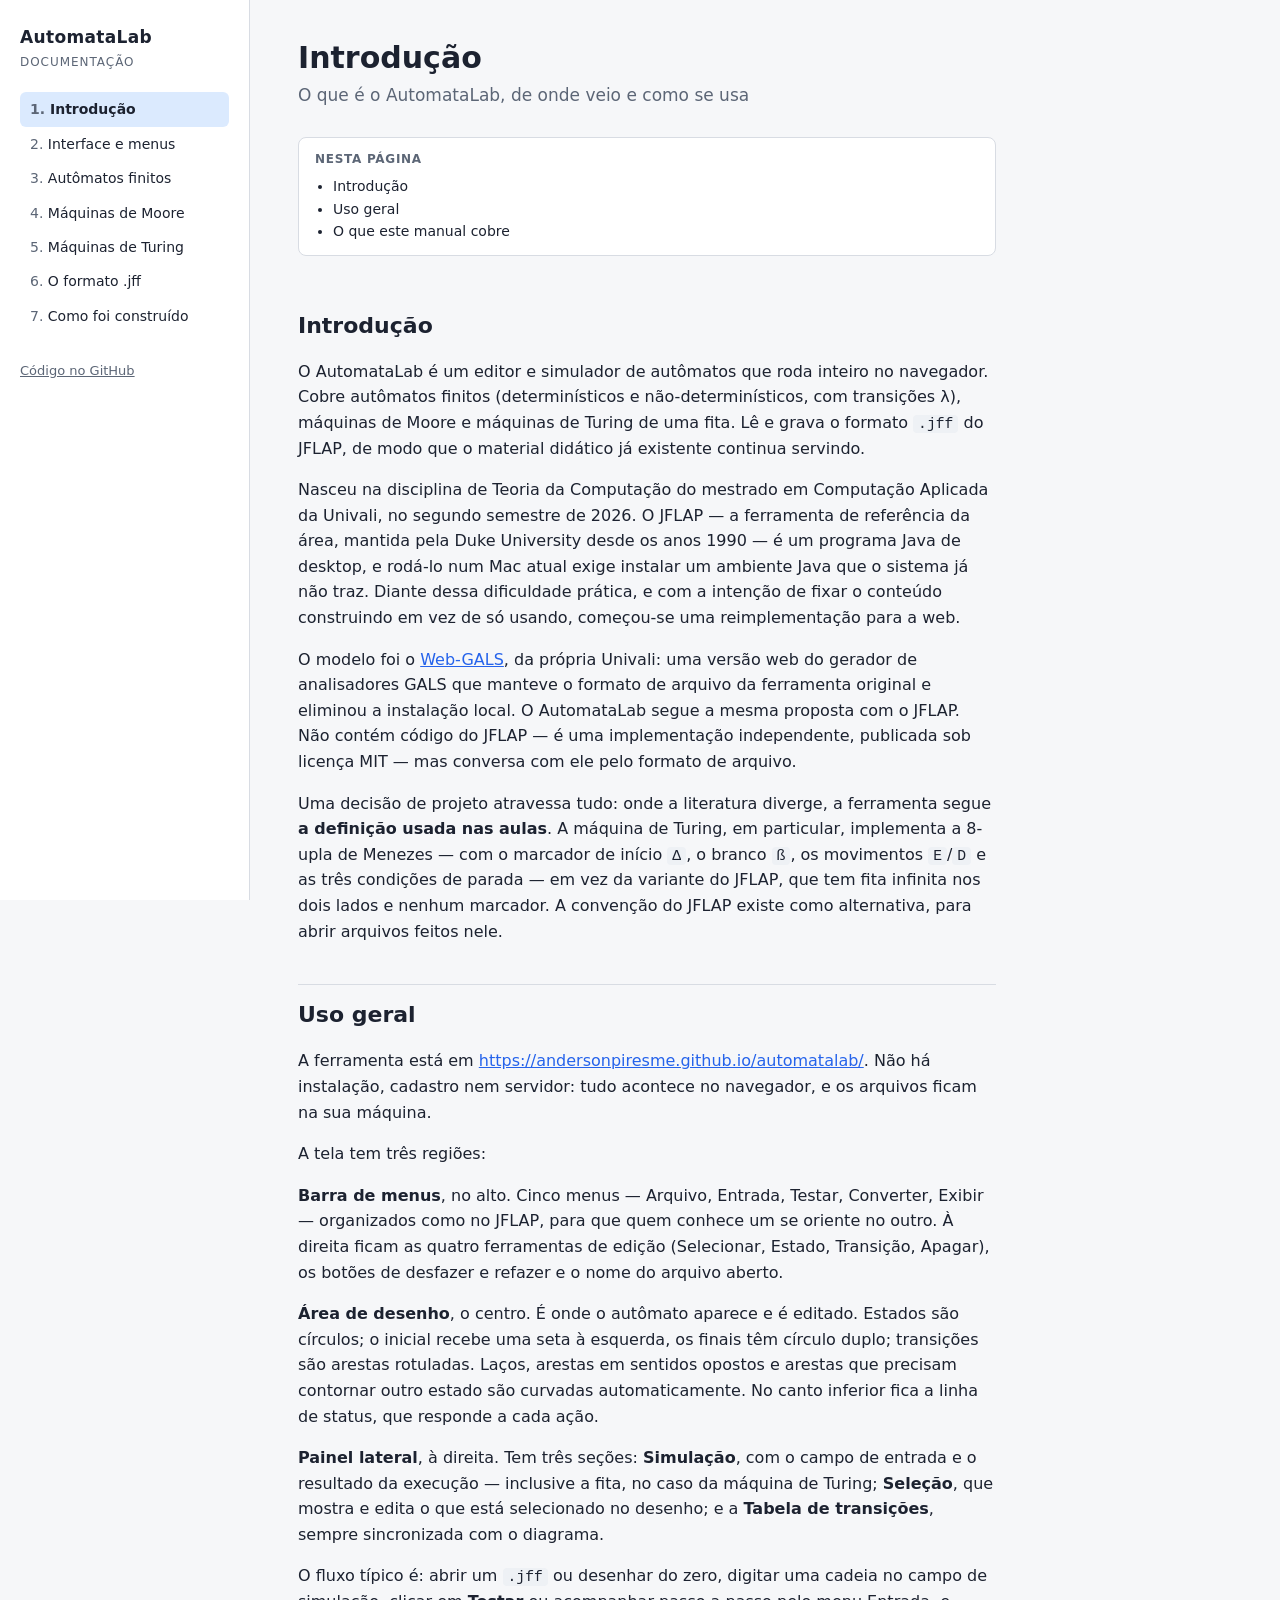
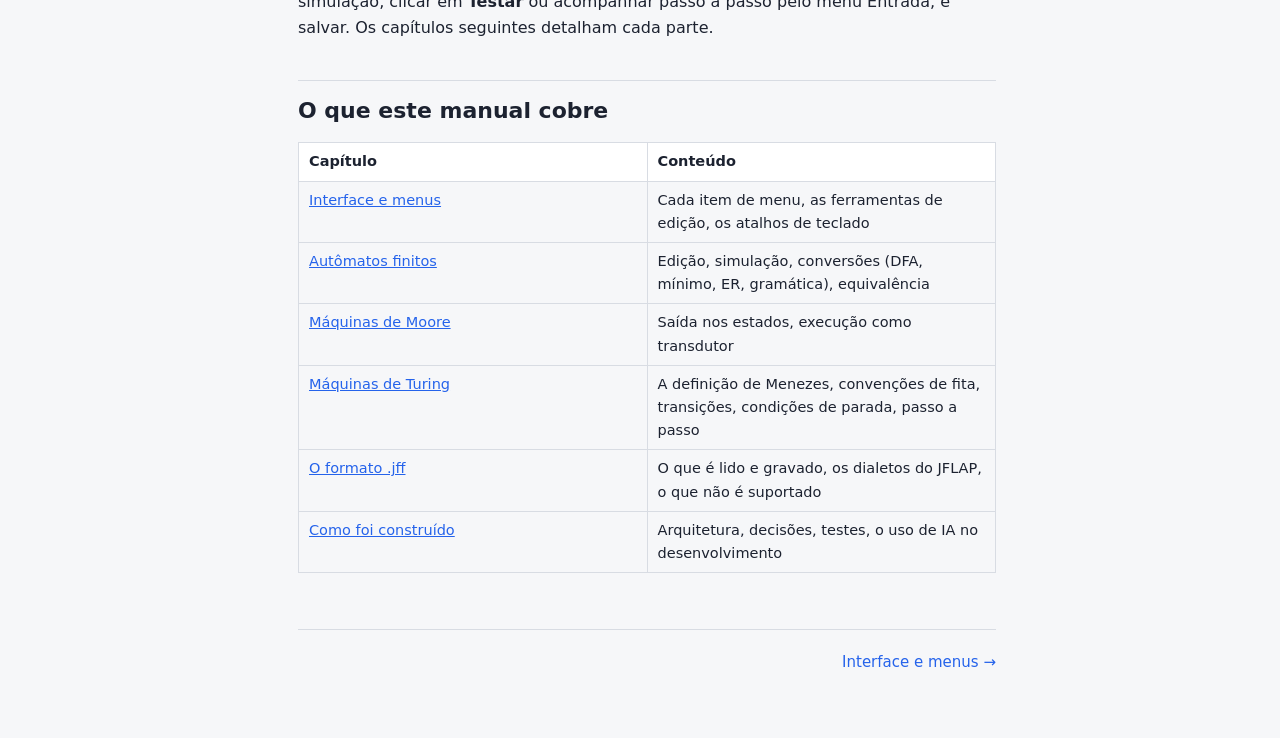
==== docs/index.html @ 6b4a9dc2 "Documentacao, lacos inteligentes e exportacao sem cortes Documentacao em docs/ no espirito do Web-GA" ====
<!DOCTYPE html>
<html lang="pt-BR">
<head>
  <meta charset="utf-8">
  <meta name="viewport" content="width=device-width, initial-scale=1">
  <title>Introdução — AutomataLab</title>
  <link rel="stylesheet" href="docs.css">
</head>
<body>
  <nav class="sidebar" aria-label="Capítulos">
    <a class="brand" href="../">AutomataLab</a>
    <p class="brand-sub">Documentação</p>
    <ol>
      <li><a href="index.html" aria-current="page">Introdução</a></li>
      <li><a href="interface.html">Interface e menus</a></li>
      <li><a href="automatos-finitos.html">Autômatos finitos</a></li>
      <li><a href="moore.html">Máquinas de Moore</a></li>
      <li><a href="turing.html">Máquinas de Turing</a></li>
      <li><a href="formato-jff.html">O formato .jff</a></li>
      <li><a href="arquitetura.html">Como foi construído</a></li>
    </ol>
    <p class="sidebar-foot"><a href="https://github.com/andersonpiresme/automatalab">Código no GitHub</a></p>
  </nav>

  <main class="content">
    <article>
      <h1>Introdução</h1>
      <p class="subtitle">O que é o AutomataLab, de onde veio e como se
usa</p>
      <nav class="toc" aria-label="Nesta página">
        <p class="toc-title">Nesta página</p>
<ul>
<li><a href="#introdução" id="toc-introdução">Introdução</a></li>
<li><a href="#uso-geral" id="toc-uso-geral">Uso geral</a></li>
<li><a href="#o-que-este-manual-cobre"
id="toc-o-que-este-manual-cobre">O que este manual cobre</a></li>
</ul>
      </nav>
<h2 id="introdução">Introdução</h2>
<p>O AutomataLab é um editor e simulador de autômatos que roda inteiro
no navegador. Cobre autômatos finitos (determinísticos e
não-determinísticos, com transições λ), máquinas de Moore e máquinas de
Turing de uma fita. Lê e grava o formato <code>.jff</code> do JFLAP, de
modo que o material didático já existente continua servindo.</p>
<p>Nasceu na disciplina de Teoria da Computação do mestrado em
Computação Aplicada da Univali, no segundo semestre de 2026. O JFLAP — a
ferramenta de referência da área, mantida pela Duke University desde os
anos 1990 — é um programa Java de desktop, e rodá-lo num Mac atual exige
instalar um ambiente Java que o sistema já não traz. Diante dessa
dificuldade prática, e com a intenção de fixar o conteúdo construindo em
vez de só usando, começou-se uma reimplementação para a web.</p>
<p>O modelo foi o <a
href="https://lia-univali.github.io/Web-GALS/">Web-GALS</a>, da própria
Univali: uma versão web do gerador de analisadores GALS que manteve o
formato de arquivo da ferramenta original e eliminou a instalação local.
O AutomataLab segue a mesma proposta com o JFLAP. Não contém código do
JFLAP — é uma implementação independente, publicada sob licença MIT —
mas conversa com ele pelo formato de arquivo.</p>
<p>Uma decisão de projeto atravessa tudo: onde a literatura diverge, a
ferramenta segue <strong>a definição usada nas aulas</strong>. A máquina
de Turing, em particular, implementa a 8-upla de Menezes — com o
marcador de início <code>Δ</code>, o branco <code>ß</code>, os
movimentos <code>E</code>/<code>D</code> e as três condições de parada —
em vez da variante do JFLAP, que tem fita infinita nos dois lados e
nenhum marcador. A convenção do JFLAP existe como alternativa, para
abrir arquivos feitos nele.</p>
<h2 id="uso-geral">Uso geral</h2>
<p>A ferramenta está em <a
href="https://andersonpiresme.github.io/automatalab/"
class="uri">https://andersonpiresme.github.io/automatalab/</a>. Não há
instalação, cadastro nem servidor: tudo acontece no navegador, e os
arquivos ficam na sua máquina.</p>
<p>A tela tem três regiões:</p>
<p><strong>Barra de menus</strong>, no alto. Cinco menus — Arquivo,
Entrada, Testar, Converter, Exibir — organizados como no JFLAP, para que
quem conhece um se oriente no outro. À direita ficam as quatro
ferramentas de edição (Selecionar, Estado, Transição, Apagar), os botões
de desfazer e refazer e o nome do arquivo aberto.</p>
<p><strong>Área de desenho</strong>, o centro. É onde o autômato aparece
e é editado. Estados são círculos; o inicial recebe uma seta à esquerda,
os finais têm círculo duplo; transições são arestas rotuladas. Laços,
arestas em sentidos opostos e arestas que precisam contornar outro
estado são curvadas automaticamente. No canto inferior fica a linha de
status, que responde a cada ação.</p>
<p><strong>Painel lateral</strong>, à direita. Tem três seções:
<strong>Simulação</strong>, com o campo de entrada e o resultado da
execução — inclusive a fita, no caso da máquina de Turing;
<strong>Seleção</strong>, que mostra e edita o que está selecionado no
desenho; e a <strong>Tabela de transições</strong>, sempre sincronizada
com o diagrama.</p>
<p>O fluxo típico é: abrir um <code>.jff</code> ou desenhar do zero,
digitar uma cadeia no campo de simulação, clicar em
<strong>Testar</strong> ou acompanhar passo a passo pelo menu Entrada, e
salvar. Os capítulos seguintes detalham cada parte.</p>
<h2 id="o-que-este-manual-cobre">O que este manual cobre</h2>
<table>
<colgroup>
<col style="width: 50%" />
<col style="width: 50%" />
</colgroup>
<thead>
<tr>
<th>Capítulo</th>
<th>Conteúdo</th>
</tr>
</thead>
<tbody>
<tr>
<td><a href="interface.html">Interface e menus</a></td>
<td>Cada item de menu, as ferramentas de edição, os atalhos de
teclado</td>
</tr>
<tr>
<td><a href="automatos-finitos.html">Autômatos finitos</a></td>
<td>Edição, simulação, conversões (DFA, mínimo, ER, gramática),
equivalência</td>
</tr>
<tr>
<td><a href="moore.html">Máquinas de Moore</a></td>
<td>Saída nos estados, execução como transdutor</td>
</tr>
<tr>
<td><a href="turing.html">Máquinas de Turing</a></td>
<td>A definição de Menezes, convenções de fita, transições, condições de
parada, passo a passo</td>
</tr>
<tr>
<td><a href="formato-jff.html">O formato .jff</a></td>
<td>O que é lido e gravado, os dialetos do JFLAP, o que não é
suportado</td>
</tr>
<tr>
<td><a href="arquitetura.html">Como foi construído</a></td>
<td>Arquitetura, decisões, testes, o uso de IA no desenvolvimento</td>
</tr>
</tbody>
</table>
    </article>
    <footer class="chapter-nav">
      <span></span>
      <a class="next" href="interface.html">Interface e menus →</a>
    </footer>
  </main>
</body>
</html>
---- docs/docs.css ----
/* Documentação do AutomataLab — os mesmos tokens da ferramenta. */

:root {
  color-scheme: light dark;
  --bg: #f6f7f9;
  --panel: #ffffff;
  --border: #d8dce3;
  --ink: #1c2230;
  --muted: #5c6676;
  --accent: #2563eb;
  --accent-soft: #dbeafe;
  --warn: #b45309;
  --code-bg: #eef1f5;
}

@media (prefers-color-scheme: dark) {
  :root:not([data-theme="light"]) {
    --bg: #14181f;
    --panel: #1b212b;
    --border: #2c3542;
    --ink: #e6eaf0;
    --muted: #9aa5b4;
    --accent: #60a5fa;
    --accent-soft: #1e3a5f;
    --warn: #fbbf24;
    --code-bg: #10141a;
  }
}

:root[data-theme="dark"] {
  --bg: #14181f;
  --panel: #1b212b;
  --border: #2c3542;
  --ink: #e6eaf0;
  --muted: #9aa5b4;
  --accent: #60a5fa;
  --accent-soft: #1e3a5f;
  --warn: #fbbf24;
  --code-bg: #10141a;
}

* { box-sizing: border-box; }

body {
  margin: 0;
  display: grid;
  grid-template-columns: 250px 1fr;
  min-height: 100vh;
  background: var(--bg);
  color: var(--ink);
  font: 16px/1.6 system-ui, -apple-system, "Segoe UI", sans-serif;
}

/* ---------- barra lateral ---------- */

.sidebar {
  position: sticky;
  top: 0;
  height: 100vh;
  padding: 24px 20px;
  border-right: 1px solid var(--border);
  background: var(--panel);
  overflow-y: auto;
}

.brand {
  display: block;
  font-weight: 700;
  font-size: 17px;
  color: var(--ink);
  text-decoration: none;
  letter-spacing: 0.02em;
}

.brand-sub {
  margin: 2px 0 20px;
  font-size: 12px;
  text-transform: uppercase;
  letter-spacing: 0.08em;
  color: var(--muted);
}

.sidebar ol {
  list-style: none;
  margin: 0;
  padding: 0;
  counter-reset: cap;
}

.sidebar li { counter-increment: cap; }

.sidebar li a {
  display: block;
  padding: 6px 10px;
  border-radius: 6px;
  color: var(--ink);
  text-decoration: none;
  font-size: 14px;
}

.sidebar li a::before {
  content: counter(cap) ". ";
  color: var(--muted);
  font-variant-numeric: tabular-nums;
}

.sidebar li a:hover { background: var(--bg); }
.sidebar li a[aria-current="page"] { background: var(--accent-soft); font-weight: 600; }

.sidebar-foot { margin-top: 28px; font-size: 13px; }
.sidebar-foot a { color: var(--muted); }

/* ---------- conteúdo ---------- */

.content {
  max-width: 78ch;
  padding: 40px 48px 64px;
}

h1 { font-size: 30px; line-height: 1.2; margin: 0 0 6px; text-wrap: balance; }
.subtitle { margin: 0 0 28px; color: var(--muted); font-size: 17px; }
h2 { font-size: 22px; margin: 40px 0 12px; padding-top: 12px; border-top: 1px solid var(--border); }
h3 { font-size: 17px; margin: 26px 0 8px; }
h2:first-of-type { border-top: none; }

p, li { max-width: 70ch; }
a { color: var(--accent); }

code {
  font: 0.92em ui-monospace, "SF Mono", Menlo, monospace;
  background: var(--code-bg);
  padding: 1px 5px;
  border-radius: 4px;
}

pre {
  background: var(--code-bg);
  border: 1px solid var(--border);
  border-radius: 8px;
  padding: 12px 16px;
  overflow-x: auto;
  line-height: 1.45;
}

pre code { background: none; padding: 0; }

table {
  border-collapse: collapse;
  width: 100%;
  margin: 14px 0 20px;
  font-size: 14.5px;
  display: block;
  overflow-x: auto;
}

th, td {
  border: 1px solid var(--border);
  padding: 7px 10px;
  text-align: left;
  vertical-align: top;
}

th { background: var(--panel); font-weight: 600; }
td code, th code { white-space: nowrap; }

figure { margin: 22px 0; }
figure img { max-width: 100%; border: 1px solid var(--border); border-radius: 8px; background: #fff; }
figcaption { margin-top: 8px; font-size: 14px; color: var(--muted); }

blockquote {
  margin: 18px 0;
  padding: 10px 16px;
  border-left: 3px solid var(--accent);
  background: var(--panel);
  border-radius: 0 6px 6px 0;
}

blockquote p { margin: 4px 0; }

.toc {
  margin: 0 0 32px;
  padding: 12px 16px;
  background: var(--panel);
  border: 1px solid var(--border);
  border-radius: 8px;
  font-size: 14px;
}

.toc-title { margin: 0 0 6px; font-weight: 600; text-transform: uppercase; letter-spacing: 0.06em; font-size: 12px; color: var(--muted); }
.toc ul { margin: 0; padding-left: 18px; }
.toc ul ul { display: none; }
.toc a { color: var(--ink); text-decoration: none; }
.toc a:hover { color: var(--accent); }

kbd {
  font: 0.85em ui-monospace, Menlo, monospace;
  border: 1px solid var(--border);
  border-bottom-width: 2px;
  border-radius: 4px;
  padding: 1px 6px;
  background: var(--panel);
}

.chapter-nav {
  display: flex;
  justify-content: space-between;
  margin-top: 56px;
  padding-top: 20px;
  border-top: 1px solid var(--border);
  font-size: 15px;
}

.chapter-nav a { text-decoration: none; }

@media (max-width: 820px) {
  body { grid-template-columns: 1fr; }
  .sidebar { position: static; height: auto; border-right: none; border-bottom: 1px solid var(--border); }
  .content { padding: 24px 20px 48px; }
}

@media print {
  .sidebar, .chapter-nav, .toc { display: none; }
  body { display: block; background: #fff; color: #000; }
  .content { max-width: none; padding: 0; }
}
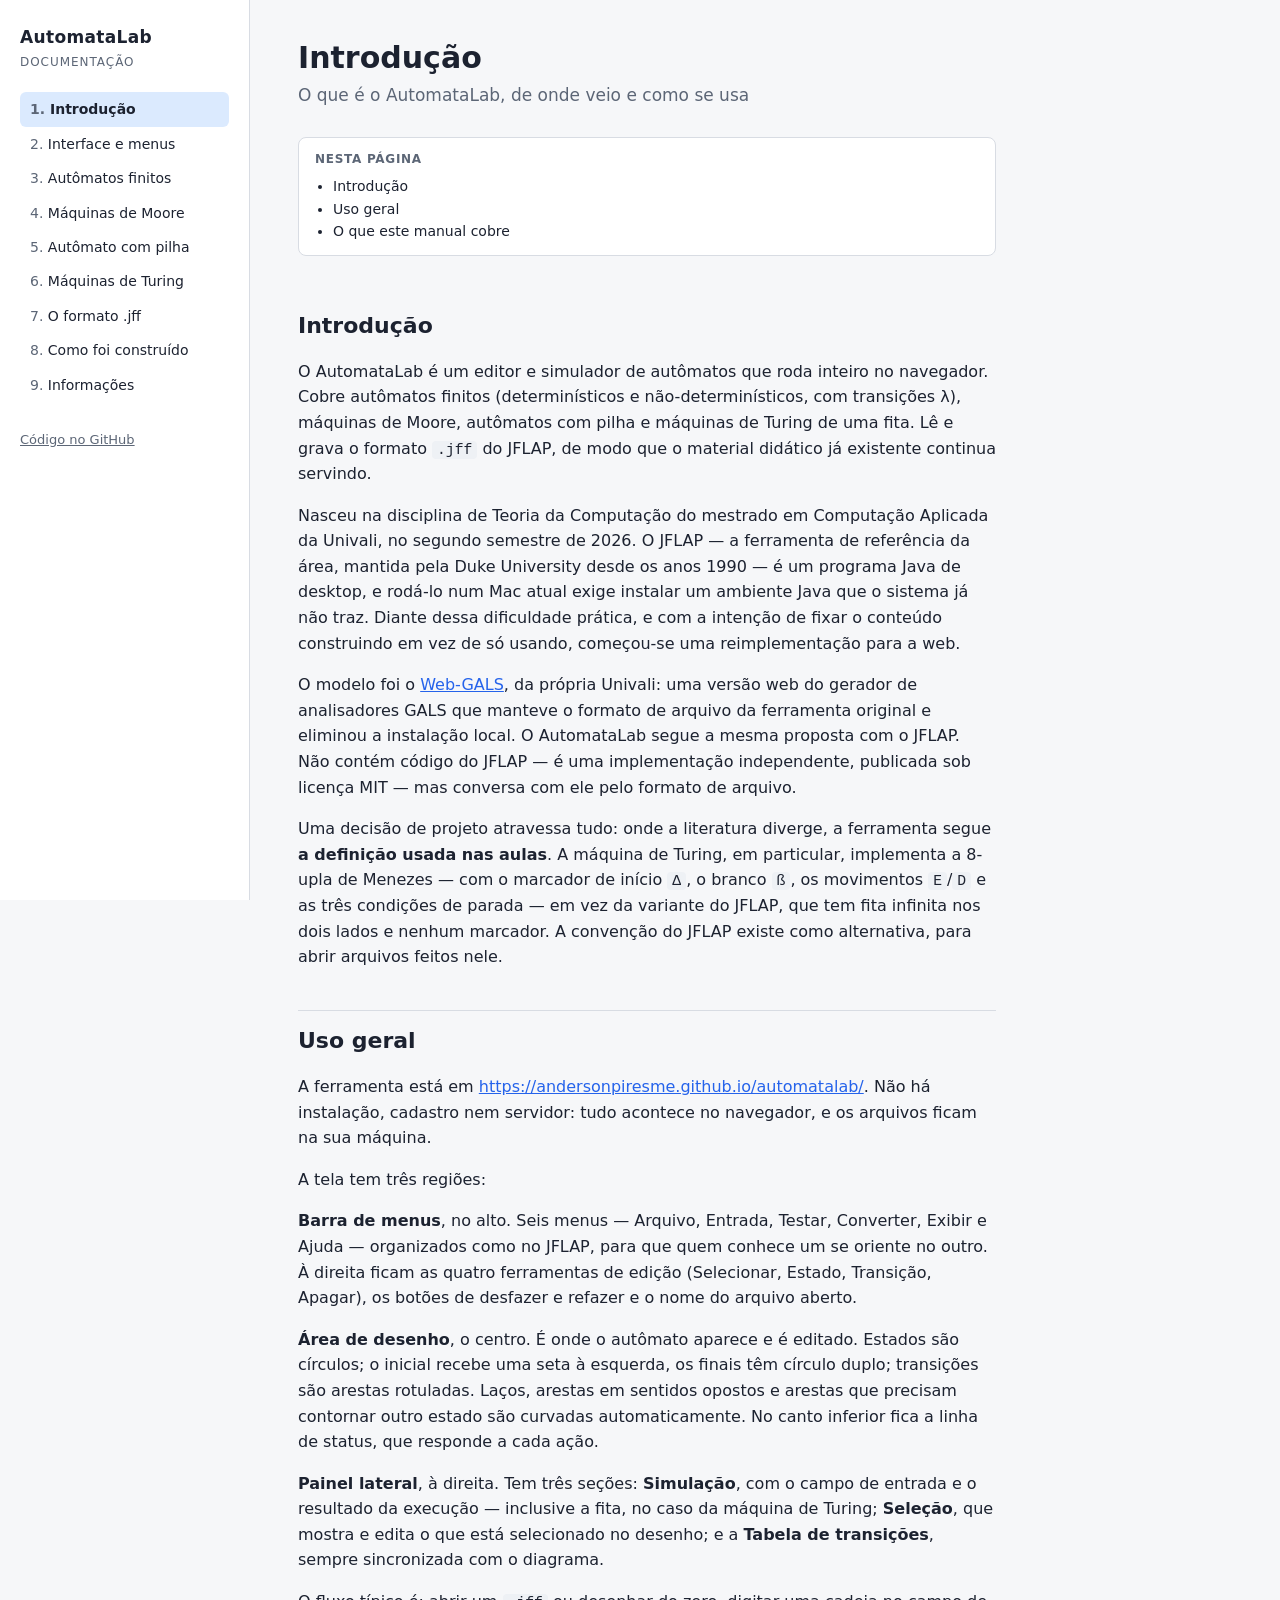
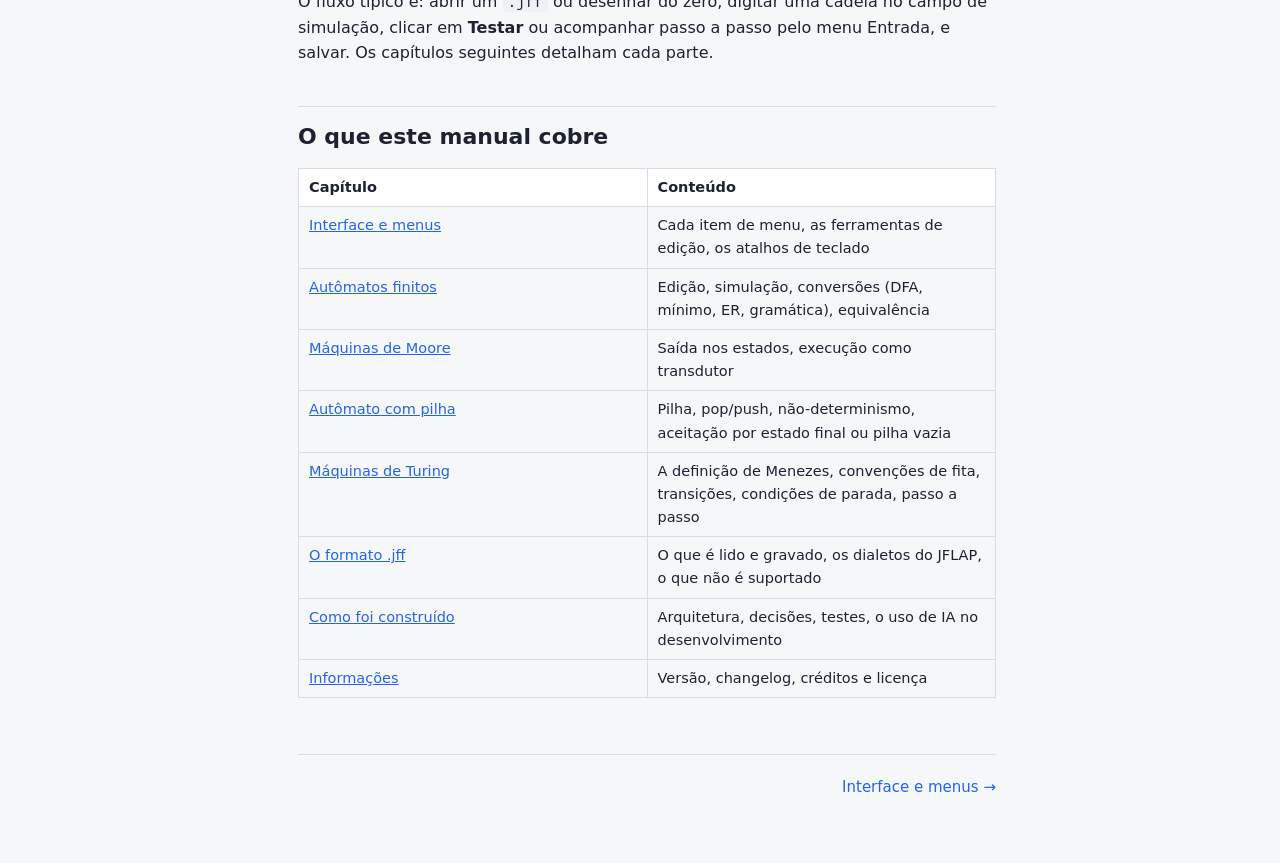
==== commit 17a373b7: "Documentação: capítulo do PDA, página Informações e menu Ajuda - Novo capítulo "Autômato com pilha" " ====
--- a/docs/index.html
+++ b/docs/index.html
@@ -15,9 +15,11 @@
       <li><a href="interface.html">Interface e menus</a></li>
       <li><a href="automatos-finitos.html">Autômatos finitos</a></li>
       <li><a href="moore.html">Máquinas de Moore</a></li>
+      <li><a href="pushdown.html">Autômato com pilha</a></li>
       <li><a href="turing.html">Máquinas de Turing</a></li>
       <li><a href="formato-jff.html">O formato .jff</a></li>
       <li><a href="arquitetura.html">Como foi construído</a></li>
+      <li><a href="sobre.html">Informações</a></li>
     </ol>
     <p class="sidebar-foot"><a href="https://github.com/andersonpiresme/automatalab">Código no GitHub</a></p>
   </nav>
@@ -39,9 +41,10 @@
 <h2 id="introdução">Introdução</h2>
 <p>O AutomataLab é um editor e simulador de autômatos que roda inteiro
 no navegador. Cobre autômatos finitos (determinísticos e
-não-determinísticos, com transições λ), máquinas de Moore e máquinas de
-Turing de uma fita. Lê e grava o formato <code>.jff</code> do JFLAP, de
-modo que o material didático já existente continua servindo.</p>
+não-determinísticos, com transições λ), máquinas de Moore, autômatos com
+pilha e máquinas de Turing de uma fita. Lê e grava o formato
+<code>.jff</code> do JFLAP, de modo que o material didático já existente
+continua servindo.</p>
 <p>Nasceu na disciplina de Teoria da Computação do mestrado em
 Computação Aplicada da Univali, no segundo semestre de 2026. O JFLAP — a
 ferramenta de referência da área, mantida pela Duke University desde os
@@ -71,9 +74,9 @@
 instalação, cadastro nem servidor: tudo acontece no navegador, e os
 arquivos ficam na sua máquina.</p>
 <p>A tela tem três regiões:</p>
-<p><strong>Barra de menus</strong>, no alto. Cinco menus — Arquivo,
-Entrada, Testar, Converter, Exibir — organizados como no JFLAP, para que
-quem conhece um se oriente no outro. À direita ficam as quatro
+<p><strong>Barra de menus</strong>, no alto. Seis menus — Arquivo,
+Entrada, Testar, Converter, Exibir e Ajuda — organizados como no JFLAP,
+para que quem conhece um se oriente no outro. À direita ficam as quatro
 ferramentas de edição (Selecionar, Estado, Transição, Apagar), os botões
 de desfazer e refazer e o nome do arquivo aberto.</p>
 <p><strong>Área de desenho</strong>, o centro. É onde o autômato aparece
@@ -120,6 +123,11 @@
 <td>Saída nos estados, execução como transdutor</td>
 </tr>
 <tr>
+<td><a href="pushdown.html">Autômato com pilha</a></td>
+<td>Pilha, pop/push, não-determinismo, aceitação por estado final ou
+pilha vazia</td>
+</tr>
+<tr>
 <td><a href="turing.html">Máquinas de Turing</a></td>
 <td>A definição de Menezes, convenções de fita, transições, condições de
 parada, passo a passo</td>
@@ -133,6 +141,10 @@
 <td><a href="arquitetura.html">Como foi construído</a></td>
 <td>Arquitetura, decisões, testes, o uso de IA no desenvolvimento</td>
 </tr>
+<tr>
+<td><a href="sobre.html">Informações</a></td>
+<td>Versão, changelog, créditos e licença</td>
+</tr>
 </tbody>
 </table>
     </article>
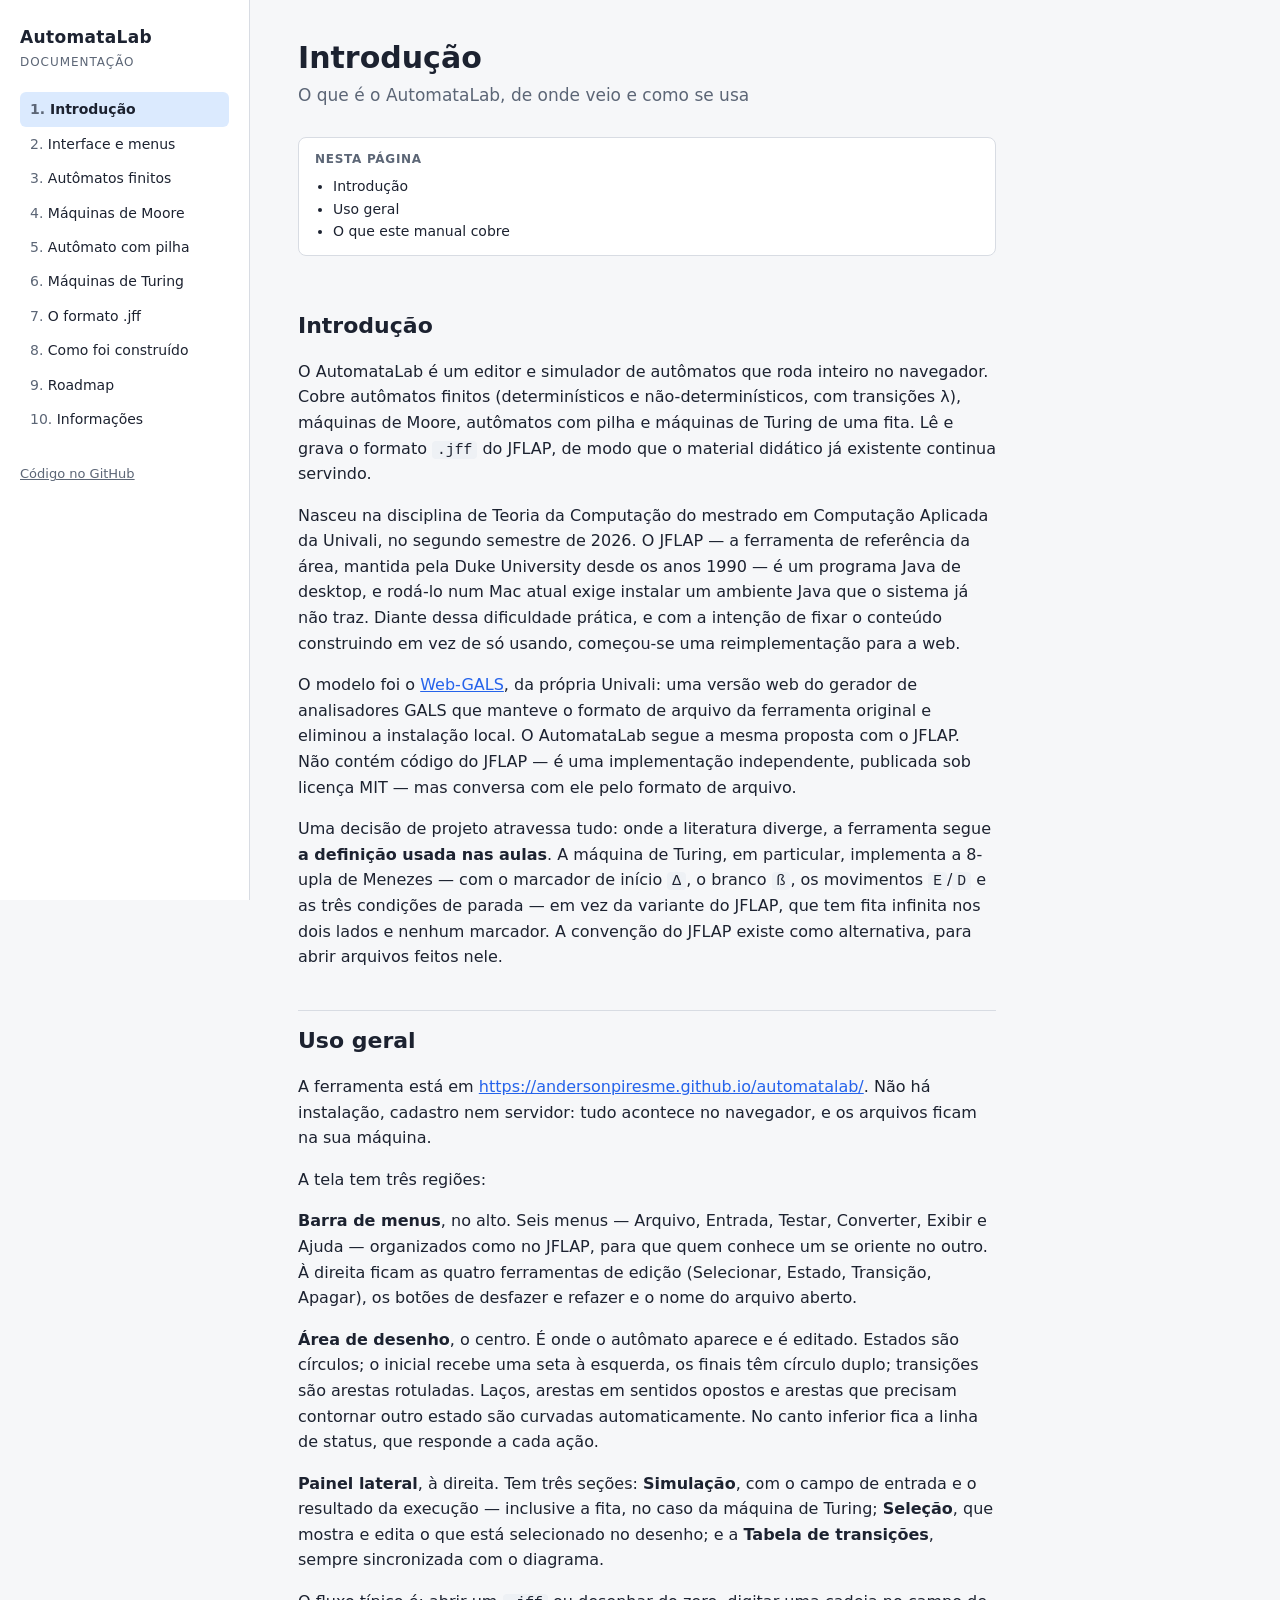
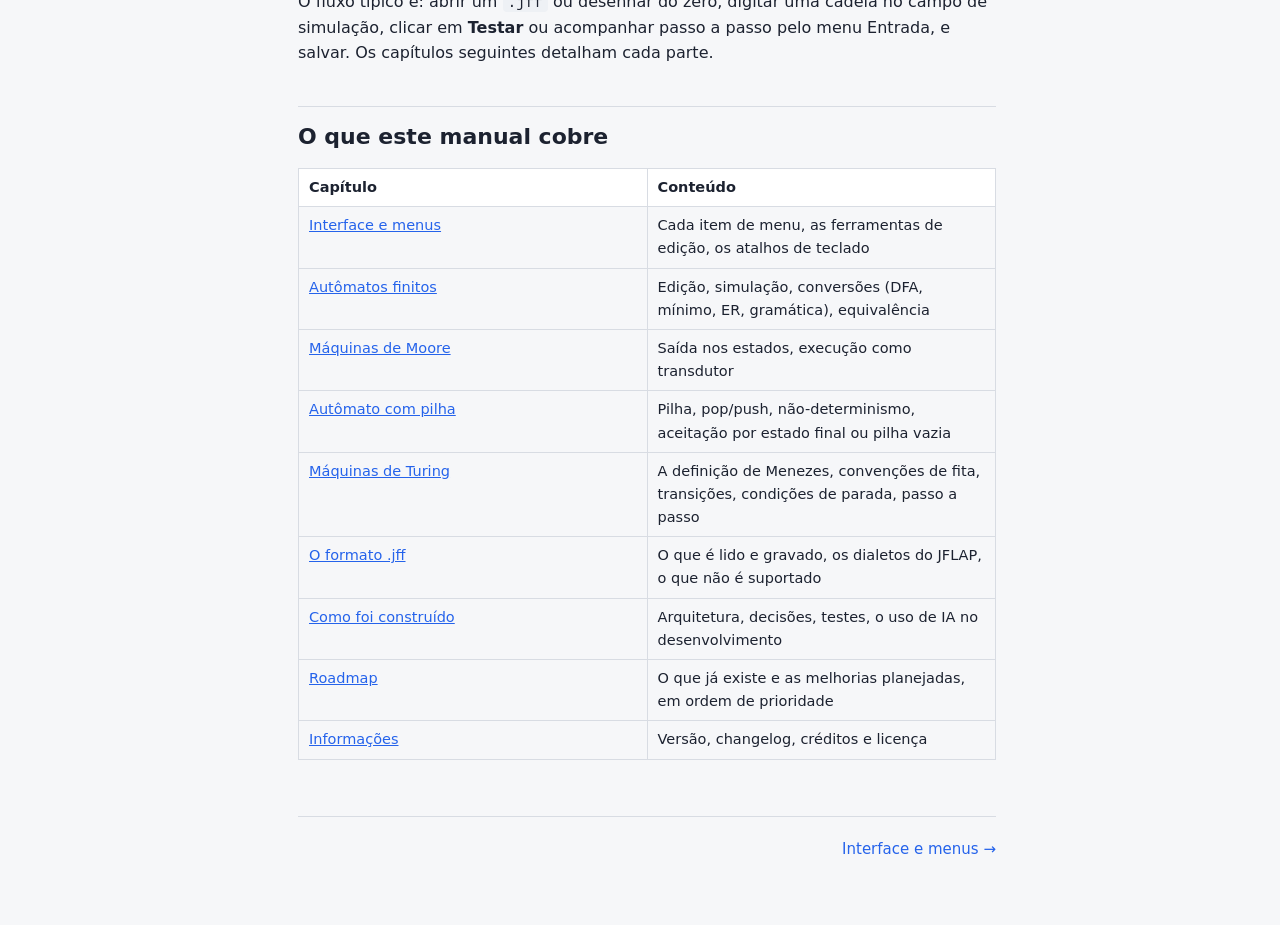
==== commit 89539cbe: "Documentação: página de Roadmap de melhorias Nova página "Roadmap" (docs/roadmap.md): o que já foi e" ====
--- a/docs/index.html
+++ b/docs/index.html
@@ -19,6 +19,7 @@
       <li><a href="turing.html">Máquinas de Turing</a></li>
       <li><a href="formato-jff.html">O formato .jff</a></li>
       <li><a href="arquitetura.html">Como foi construído</a></li>
+      <li><a href="roadmap.html">Roadmap</a></li>
       <li><a href="sobre.html">Informações</a></li>
     </ol>
     <p class="sidebar-foot"><a href="https://github.com/andersonpiresme/automatalab">Código no GitHub</a></p>
@@ -142,6 +143,11 @@
 <td>Arquitetura, decisões, testes, o uso de IA no desenvolvimento</td>
 </tr>
 <tr>
+<td><a href="roadmap.html">Roadmap</a></td>
+<td>O que já existe e as melhorias planejadas, em ordem de
+prioridade</td>
+</tr>
+<tr>
 <td><a href="sobre.html">Informações</a></td>
 <td>Versão, changelog, créditos e licença</td>
 </tr>
